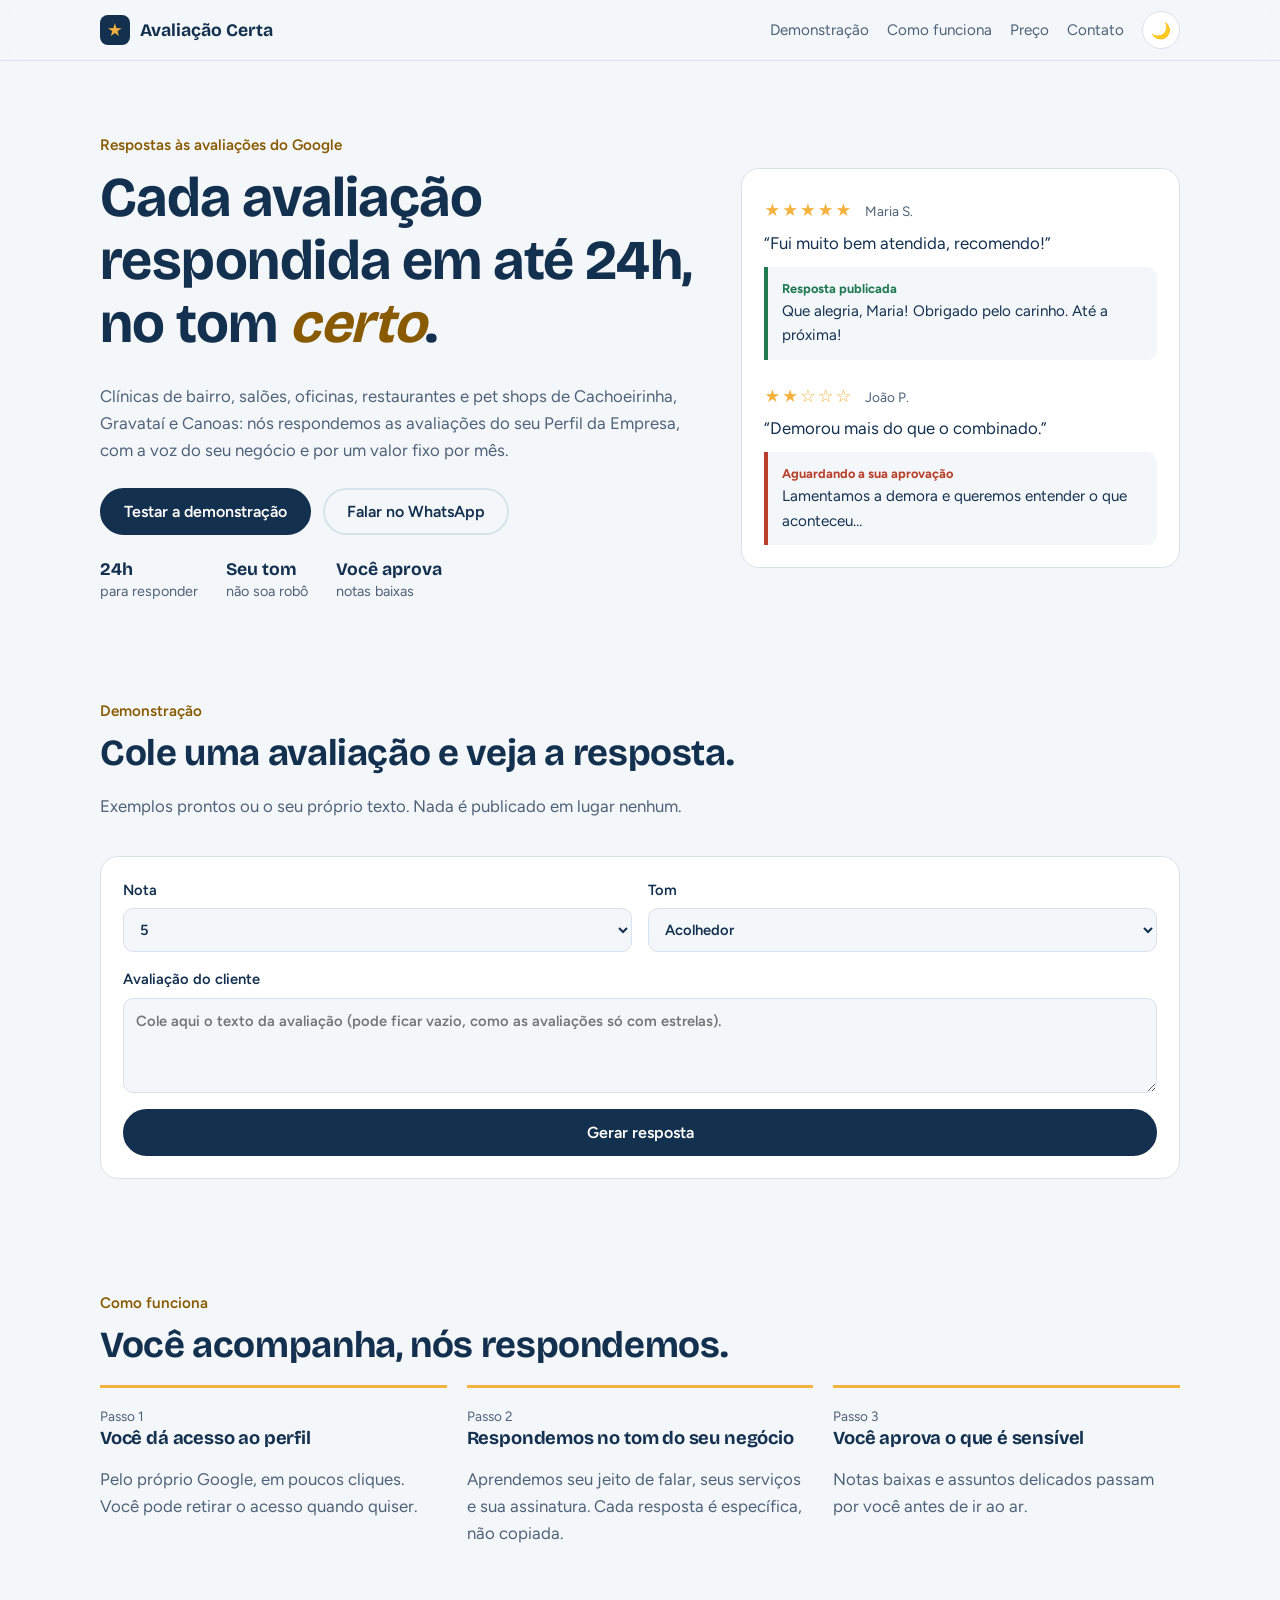
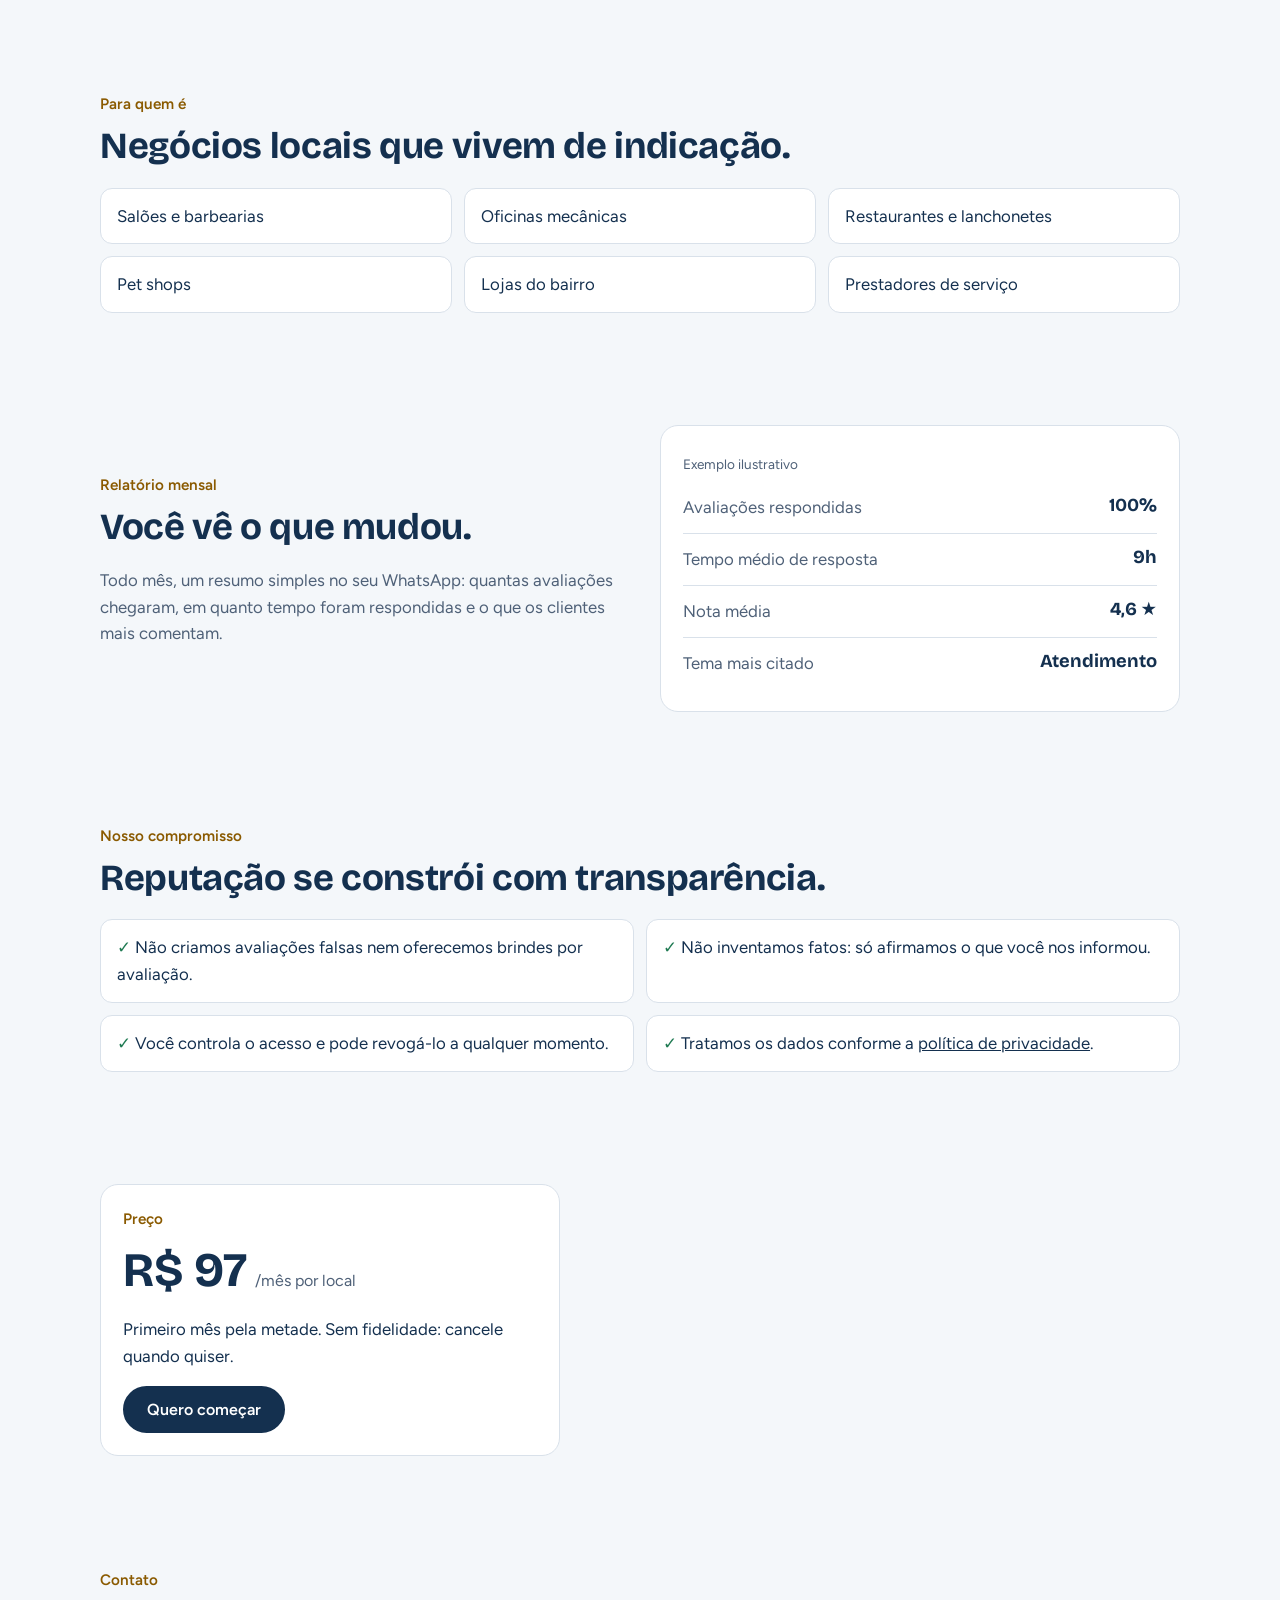
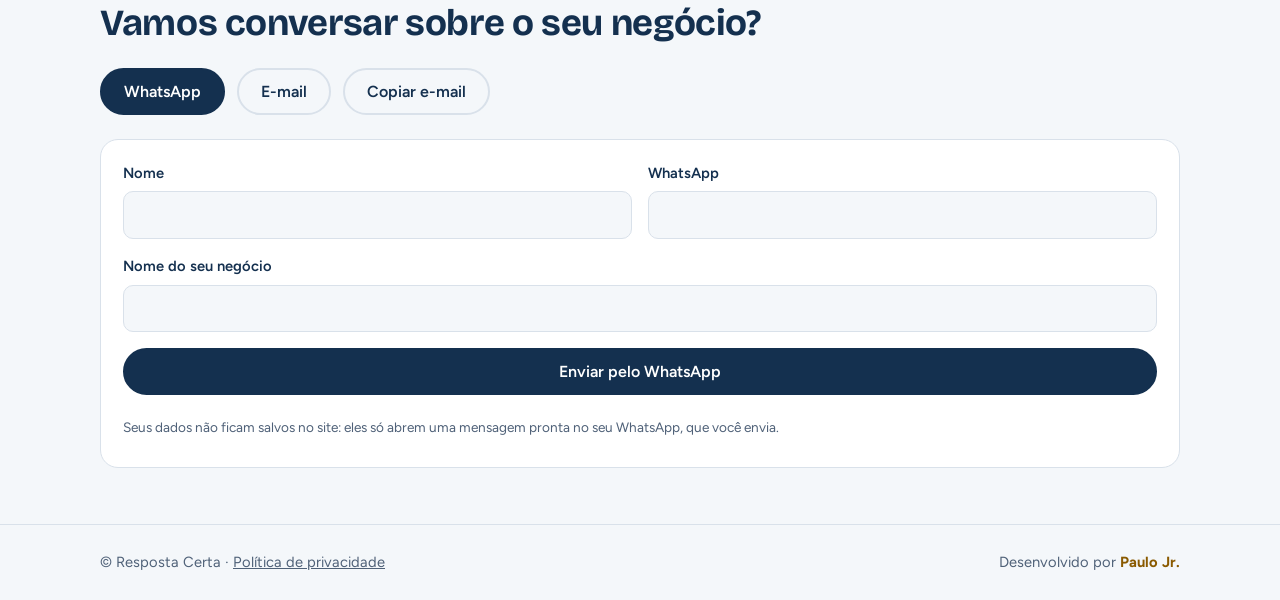
==== index.html @ 61d09019 "Commit de lançamento." ====
<!doctype html>
<html lang="pt-BR" data-theme="light">

<head>
  <meta charset="utf-8">
  <meta name="viewport" content="width=device-width, initial-scale=1, viewport-fit=cover">
  <title>Avaliação Certa · Respostas às avaliações do Google</title>
  <meta name="description"
    content="Respondemos as avaliações do seu negócio no Google em até 24h, no tom da sua marca, por um valor fixo por mês.">
  <meta name="theme-color" content="#F4F7FA">
  <meta property="og:type" content="website">
  <meta property="og:locale" content="pt_BR">
  <meta property="og:title" content="Avaliação Certa · Respostas às avaliações do Google">
  <meta property="og:description" content="Cada avaliação respondida em até 24h, no tom da sua marca.">
  <meta property="og:url" content="https://avaliacoes.paulojr.dev.br/">
  <meta property="og:image" content="https://avaliacoes.paulojr.dev.br/img/social-preview.png">
  <meta property="og:image:width" content="1200">
  <meta property="og:image:height" content="630">
  <meta name="twitter:card" content="summary_large_image">
  <link rel="icon"
    href="data:image/svg+xml,%3Csvg xmlns='http://www.w3.org/2000/svg' viewBox='0 0 32 32'%3E%3Crect width='32' height='32' rx='8' fill='%2314304F'/%3E%3Cpath d='M16 6l3 7 7 .6-5.3 4.6 1.6 7L16 21.600 9.700 25.200l1.600-7L6 13.600 13 13z' fill='%23F5B13D'/%3E%3C/svg%3E">
  <link rel="preconnect" href="https://fonts.googleapis.com">
  <link rel="preconnect" href="https://fonts.gstatic.com" crossorigin>
  <link rel="stylesheet"
    href="https://fonts.googleapis.com/css2?family=Bricolage+Grotesque:wght@500;700&family=Figtree:wght@400;600&display=swap">
  <link rel="stylesheet" href="css/style.css">
  <script src="js/tema.js"></script>
</head>

<body id="top">
  <header class="nav">
    <div class="wrap nav-in">
      <a class="brand" href="#top"><span class="logo">★</span><span data-nome>Avaliação Certa</span></a>
      <nav aria-label="Principal"><a href="#demo">Demonstração</a><a href="#como">Como funciona</a><a
          href="#preco">Preço</a><a href="#contato">Contato</a>
        <button class="icon" id="tema" type="button" aria-label="Alternar modo escuro">🌙</button>
      </nav>
    </div>
  </header>

  <main>
    <section class="wrap hero">
      <div>
        <p class="tag">Respostas às avaliações do Google</p>
        <h1>Cada avaliação respondida em até 24h, no tom <em>certo</em>.</h1>
        <p class="lead">Clínicas de bairro, salões, oficinas, restaurantes e pet shops de Cachoeirinha, Gravataí e
          Canoas: nós respondemos as avaliações do seu Perfil da Empresa, com a voz do seu negócio e por um valor fixo
          por mês.</p>
        <p class="cta"><a class="btn" href="#demo">Testar a demonstração</a><a class="btn ghost" data-wa
            href="#contato">Falar no WhatsApp</a></p>
        <ul class="facts">
          <li><b>24h</b>para responder</li>
          <li><b>Seu tom</b>não soa robô</li>
          <li><b>Você aprova</b>notas baixas</li>
        </ul>
      </div>
      <div class="card mock" aria-label="Exemplo de avaliações e respostas">
        <p class="stars">★★★★★ <span>Maria S.</span></p>
        <p>“Fui muito bem atendida, recomendo!”</p>
        <p class="reply"><b>Resposta publicada</b>Que alegria, Maria! Obrigado pelo carinho. Até a próxima!</p>
        <p class="stars">★★☆☆☆ <span>João P.</span></p>
        <p>“Demorou mais do que o combinado.”</p>
        <p class="reply hold"><b>Aguardando a sua aprovação</b>Lamentamos a demora e queremos entender o que aconteceu…
        </p>
      </div>
    </section>

    <section class="wrap sec" id="demo">
      <p class="tag">Demonstração</p>
      <h2>Cole uma avaliação e veja a resposta.</h2>
      <p class="sub">Exemplos prontos ou o seu próprio texto. Nada é publicado em lugar nenhum.</p>
      <div class="chips" id="exemplos" aria-label="Exemplos"></div>
      <form class="card demo" id="demo-form">
        <label>Nota<select id="nota">
            <option>5</option>
            <option>4</option>
            <option>3</option>
            <option>2</option>
            <option>1</option>
          </select></label>
        <label>Tom<select id="tom">
            <option value="acolhedor">Acolhedor</option>
            <option value="profissional">Profissional</option>
            <option value="descontraido">Descontraído</option>
          </select></label>
        <label class="full">Avaliação do cliente<textarea id="texto" rows="3" maxlength="600"
            placeholder="Cole aqui o texto da avaliação (pode ficar vazio, como as avaliações só com estrelas)."></textarea></label>
        <button class="btn full" type="submit">Gerar resposta</button>
      </form>
      <div class="card out" id="saida" aria-live="polite" hidden></div>
    </section>

    <section class="wrap sec" id="como">
      <p class="tag">Como funciona</p>
      <h2>Você acompanha, nós respondemos.</h2>
      <ol class="steps">
        <li>
          <h3>Você dá acesso ao perfil</h3>
          <p>Pelo próprio Google, em poucos cliques. Você pode retirar o acesso quando quiser.</p>
        </li>
        <li>
          <h3>Respondemos no tom do seu negócio</h3>
          <p>Aprendemos seu jeito de falar, seus serviços e sua assinatura. Cada resposta é específica, não copiada.</p>
        </li>
        <li>
          <h3>Você aprova o que é sensível</h3>
          <p>Notas baixas e assuntos delicados passam por você antes de ir ao ar.</p>
        </li>
      </ol>
    </section>

    <section class="wrap sec">
      <p class="tag">Para quem é</p>
      <h2>Negócios locais que vivem de indicação.</h2>
      <ul class="grid6">
        <li>Salões e barbearias</li>
        <li>Oficinas mecânicas</li>
        <li>Restaurantes e lanchonetes</li>
        <li>Pet shops</li>
        <li>Lojas do bairro</li>
        <li>Prestadores de serviço</li>
      </ul>
    </section>

    <section class="wrap sec split">
      <div>
        <p class="tag">Relatório mensal</p>
        <h2>Você vê o que mudou.</h2>
        <p class="sub">Todo mês, um resumo simples no seu WhatsApp: quantas avaliações chegaram, em quanto tempo foram
          respondidas e o que os clientes mais comentam.</p>
      </div>
      <div class="card report" aria-label="Exemplo ilustrativo de relatório">
        <p class="mini">Exemplo ilustrativo</p>
        <dl>
          <div>
            <dt>Avaliações respondidas</dt>
            <dd>100%</dd>
          </div>
          <div>
            <dt>Tempo médio de resposta</dt>
            <dd>9h</dd>
          </div>
          <div>
            <dt>Nota média</dt>
            <dd>4,6 ★</dd>
          </div>
          <div>
            <dt>Tema mais citado</dt>
            <dd>Atendimento</dd>
          </div>
        </dl>
      </div>
    </section>

    <section class="wrap sec" id="compromisso">
      <p class="tag">Nosso compromisso</p>
      <h2>Reputação se constrói com transparência.</h2>
      <ul class="checks">
        <li>Não criamos avaliações falsas nem oferecemos brindes por avaliação.</li>
        <li>Não inventamos fatos: só afirmamos o que você nos informou.</li>
        <li>Você controla o acesso e pode revogá-lo a qualquer momento.</li>
        <li>Tratamos os dados conforme a <a href="privacidade.html">política de privacidade</a>.</li>
      </ul>
    </section>

    <section class="wrap sec" id="preco">
      <div class="card price">
        <p class="tag">Preço</p>
        <p class="big">R$ 97<small>/mês por local</small></p>
        <p>Primeiro mês pela metade. Sem fidelidade: cancele quando quiser.</p>
        <a class="btn" data-wa href="#contato">Quero começar</a>
      </div>
    </section>

    <section class="wrap sec" id="contato">
      <p class="tag">Contato</p>
      <h2>Vamos conversar sobre o seu negócio?</h2>
      <p class="cta"><a class="btn" data-wa href="#contato">WhatsApp</a><a class="btn ghost" data-email
          href="#contato">E-mail</a><button class="btn ghost" id="copiar" type="button">Copiar e-mail</button></p>
      <p class="mini" id="email-txt"></p>
      <form class="card demo" id="contato-form">
        <label>Nome<input id="c-nome" required></label>
        <label>WhatsApp<input id="c-zap" inputmode="tel" required></label>
        <label class="full">Nome do seu negócio<input id="c-neg"></label>
        <button class="btn full" type="submit">Enviar pelo WhatsApp</button>
        <p class="mini full">Seus dados não ficam salvos no site: eles só abrem uma mensagem pronta no seu WhatsApp, que
          você envia.</p>
      </form>
    </section>
  </main>

  <footer class="foot">
    <div class="wrap foot-in">
      <p>© <span data-nome>Resposta Certa</span> · <a href="privacidade.html">Política de privacidade</a></p>
      <p>Desenvolvido por <a class="dev" href="https://paulojr.dev.br" rel="noopener"><strong>Paulo
            Jr.</strong></a></p>
    </div>
  </footer>
  <script src="script.js"></script>
</body>

</html>
---- css/style.css ----
:root{--bg:#F4F7FA;--surface:#fff;--ink:#14304F;--muted:#4F6178;--line:#D9E1EA;--accent:#F5B13D;--accent-ink:#8A5A00;--btn:#14304F;--btn-ink:#fff;--ok:#1F7A52;--warn:#B8402B;--head:"Bricolage Grotesque",system-ui,sans-serif;--body:Figtree,system-ui,sans-serif}
:root[data-theme=dark]{--bg:#0D1A2B;--surface:#13253B;--ink:#E8EEF5;--muted:#9FB0C4;--line:#24394F;--accent-ink:#F5B13D;--btn:#F5B13D;--btn-ink:#0D1A2B;--ok:#4FC28D;--warn:#F08A76}
*{box-sizing:border-box}html{scroll-behavior:smooth;scroll-padding-top:72px}
@media(prefers-reduced-motion:reduce){html{scroll-behavior:auto}}
body{margin:0;background:var(--bg);color:var(--ink);font:400 1.05rem/1.6 var(--body);padding-bottom:env(safe-area-inset-bottom,0)}
.wrap{width:min(1080px,100% - 40px);margin-inline:auto}
h1,h2,h3{font-family:var(--head);line-height:1.12;margin:0 0 .5em;letter-spacing:-.01em}
h1{font-size:clamp(2.1rem,5.4vw,3.5rem);max-width:15em}h2{font-size:clamp(1.6rem,3.4vw,2.3rem)}h3{font-size:1.15rem}
em{font-style:italic;color:var(--accent-ink)}a{color:inherit}
:focus-visible{outline:3px solid var(--accent);outline-offset:2px}
.nav{position:sticky;top:0;z-index:5;background:color-mix(in srgb,var(--bg) 88%,transparent);backdrop-filter:blur(10px);border-bottom:1px solid var(--line);padding-top:env(safe-area-inset-top,0)}
.nav-in{display:flex;justify-content:space-between;align-items:center;gap:16px;min-height:60px}
.nav nav{display:flex;align-items:center;gap:18px;font-size:.95rem}.nav nav a{text-decoration:none;color:var(--muted)}.nav nav a:hover{color:var(--ink)}
.brand{display:flex;align-items:center;gap:10px;font:700 1.1rem var(--head);text-decoration:none}
.logo{display:grid;place-items:center;width:30px;height:30px;border-radius:8px;background:#14304F;color:var(--accent)}
.icon{border:1px solid var(--line);background:var(--surface);border-radius:50%;width:38px;height:38px;cursor:pointer;font-size:1rem}
.hero{display:grid;grid-template-columns:1.15fr .85fr;gap:48px;align-items:center;padding:72px 0 40px}
.tag{margin:0 0 10px;font-weight:600;color:var(--accent-ink);font-size:.95rem}
.lead,.sub{color:var(--muted);max-width:38em}
.cta{display:flex;flex-wrap:wrap;gap:12px;margin:24px 0}
.btn{display:inline-block;border:2px solid var(--btn);background:var(--btn);color:var(--btn-ink);padding:12px 22px;border-radius:999px;font:600 1rem var(--body);text-decoration:none;cursor:pointer}
.btn.ghost{background:transparent;color:var(--ink);border-color:var(--line)}.btn.ghost:hover{border-color:var(--ink)}
.facts{display:flex;flex-wrap:wrap;gap:28px;list-style:none;padding:0;margin:0;color:var(--muted);font-size:.9rem}.facts b{display:block;color:var(--ink);font:700 1.1rem var(--head)}
.card{background:var(--surface);border:1px solid var(--line);border-radius:18px;padding:22px}
.mock p{margin:.3em 0}.stars{color:var(--accent);font-size:1.1rem;letter-spacing:2px}.stars span{color:var(--muted);font:.85rem var(--body);letter-spacing:0;margin-left:6px}
.reply{margin:10px 0 22px!important;padding:12px 14px;border-left:4px solid var(--ok);background:var(--bg);border-radius:0 10px 10px 0;font-size:.95rem}.reply b{display:block;font-size:.8rem;color:var(--ok)}
.reply.hold{border-color:var(--warn)}.reply.hold b{color:var(--warn)}.mock>:last-child{margin-bottom:0!important}
.sec{padding:56px 0}.split{display:grid;grid-template-columns:1fr 1fr;gap:40px;align-items:center}
.chips{display:flex;flex-wrap:wrap;gap:10px;margin:18px 0}.chips button{border:1px solid var(--line);background:var(--surface);color:var(--ink);padding:8px 14px;border-radius:999px;cursor:pointer;font:inherit;font-size:.92rem}.chips button:hover{border-color:var(--accent)}
.demo{display:grid;grid-template-columns:1fr 1fr;gap:16px}.full{grid-column:1/-1}
label{display:grid;gap:6px;font-weight:600;font-size:.92rem}
select,textarea,input{font:inherit;padding:11px 12px;border:1px solid var(--line);border-radius:10px;background:var(--bg);color:var(--ink);width:100%}
.out{margin-top:16px}.badge{display:inline-block;padding:4px 12px;border-radius:999px;font-weight:600;font-size:.85rem;background:var(--bg);border:1px solid var(--ok);color:var(--ok)}.badge.hold{border-color:var(--warn);color:var(--warn)}
.out blockquote{margin:14px 0 6px;font-size:1.08rem}.mini{font-size:.85rem;color:var(--muted);margin:6px 0}
.steps{list-style:none;padding:0;display:grid;grid-template-columns:repeat(3,1fr);gap:20px;counter-reset:s}
.steps li{counter-increment:s;border-top:3px solid var(--accent);padding-top:14px}.steps li::before{content:"Passo " counter(s);font-size:.85rem;color:var(--muted)}.steps p{color:var(--muted)}
.grid6,.checks{list-style:none;padding:0;margin:20px 0 0;display:grid;gap:12px}.grid6{grid-template-columns:repeat(3,1fr)}
.grid6 li,.checks li{background:var(--surface);border:1px solid var(--line);border-radius:12px;padding:14px 16px}.checks{grid-template-columns:1fr 1fr}.checks li::before{content:"✓ ";color:var(--ok);font-weight:700}
dl{margin:0}dl div{display:flex;justify-content:space-between;gap:12px;padding:12px 0;border-bottom:1px solid var(--line)}dl div:last-child{border:0}dt{color:var(--muted)}dd{margin:0;font:700 1.15rem var(--head)}
.price{max-width:460px}.big{font:700 3rem var(--head);margin:4px 0}.big small{font:400 1rem var(--body);color:var(--muted);margin-left:8px}
.foot{border-top:1px solid var(--line);padding:26px 0 calc(26px + env(safe-area-inset-bottom,0));color:var(--muted);font-size:.92rem}.foot-in{display:flex;flex-wrap:wrap;justify-content:space-between;gap:10px}.foot p{margin:0}
.dev{text-decoration:none;color:var(--accent-ink)}.dev strong{font-weight:700}
.doc{max-width:720px;padding:48px 0}.doc h2{margin-top:1.6em;font-size:1.35rem}.doc li{margin:.3em 0}.center{text-align:center;padding:120px 0}
@media(max-width:820px){.hero,.split,.steps,.checks,.grid6{grid-template-columns:1fr}.hero{padding-top:40px}.nav nav a{display:none}.demo{grid-template-columns:1fr}}
:root[data-theme=dark]{color-scheme:dark}
.tema-fixo{position:fixed;top:calc(12px + env(safe-area-inset-top,0px));right:16px}
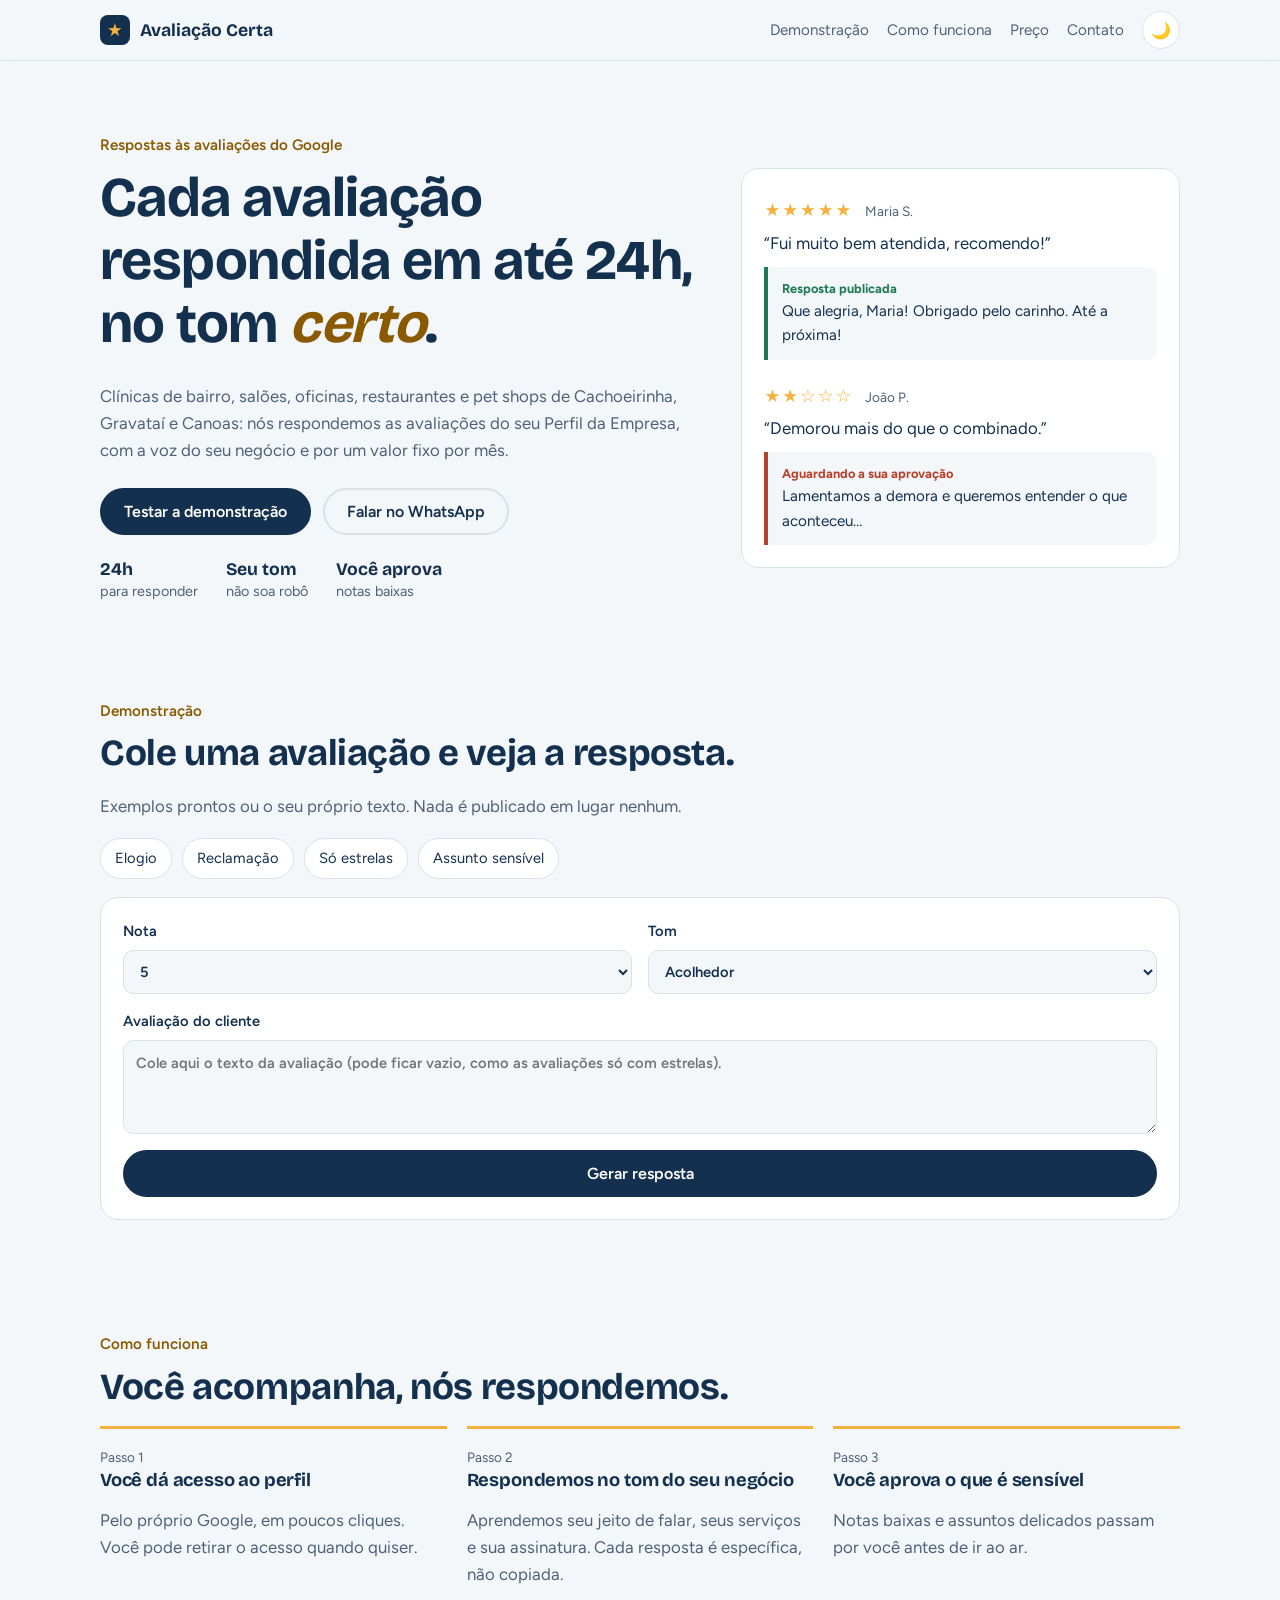
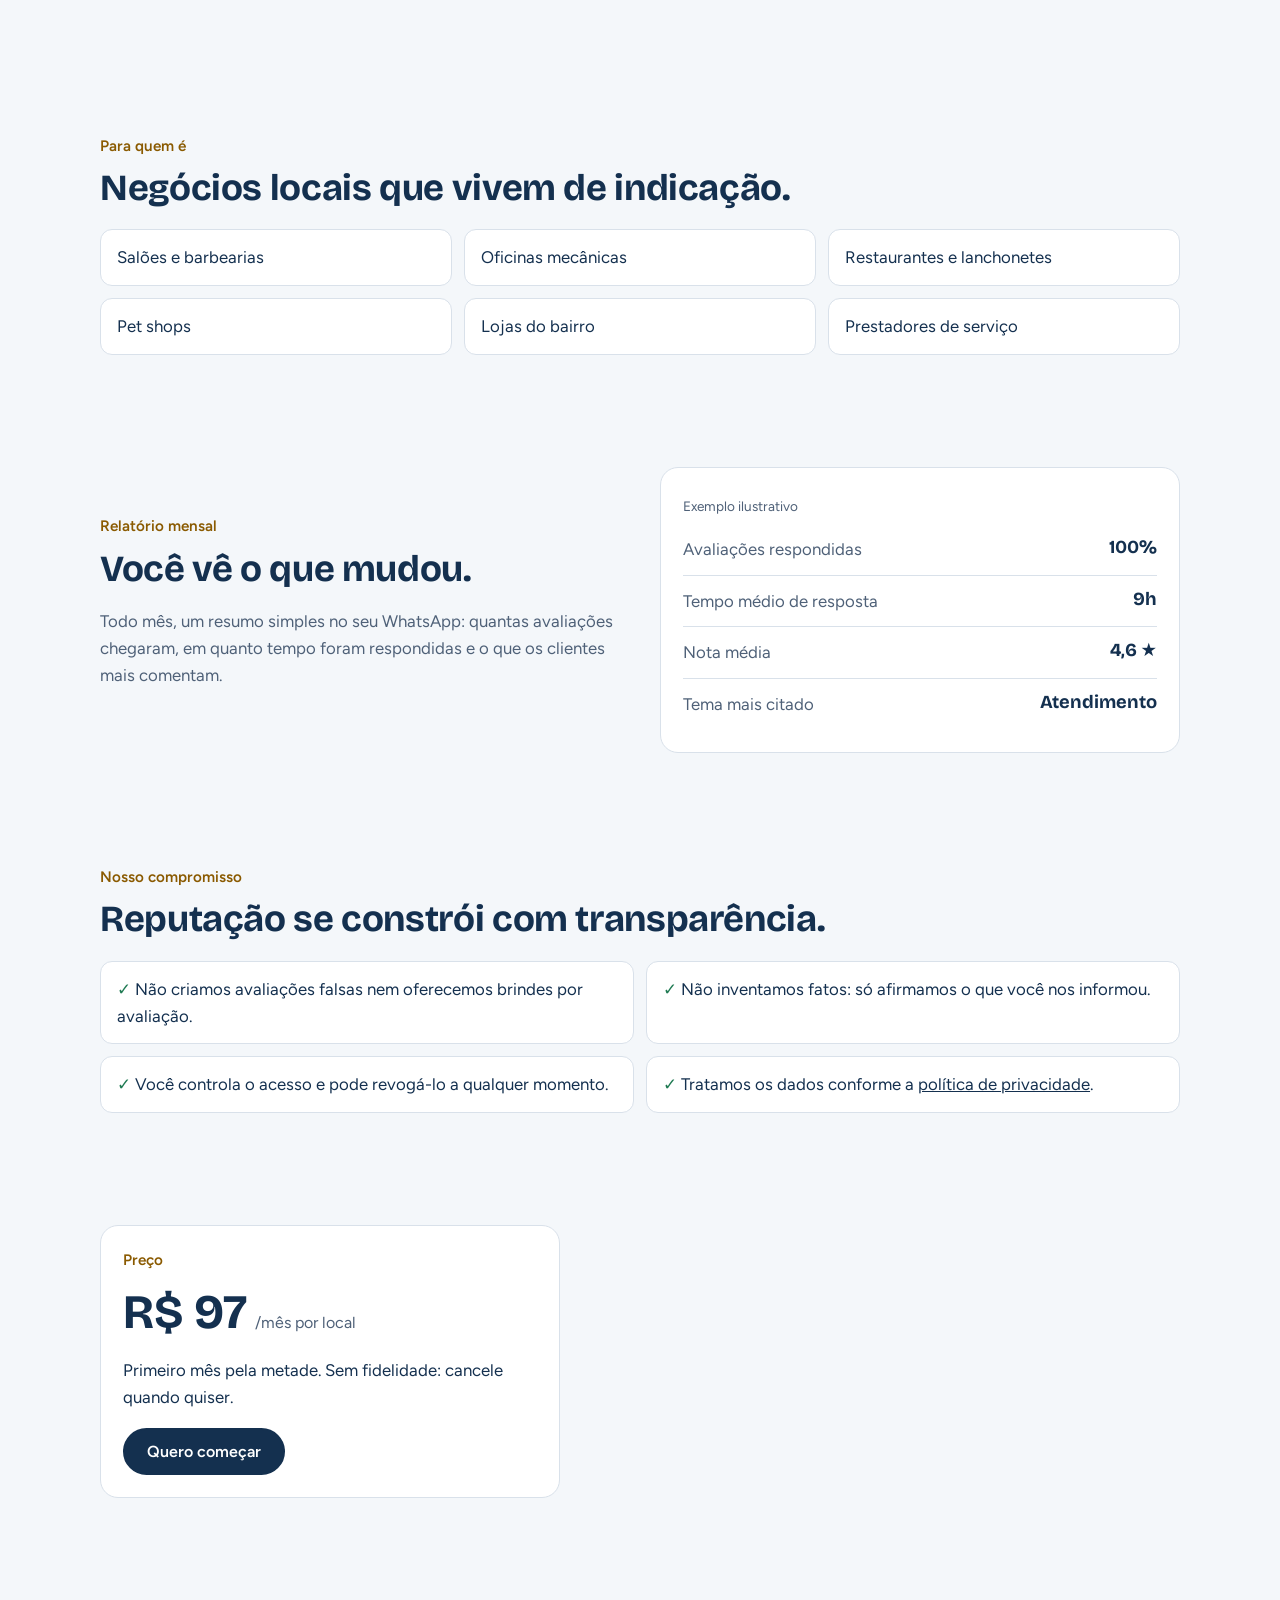
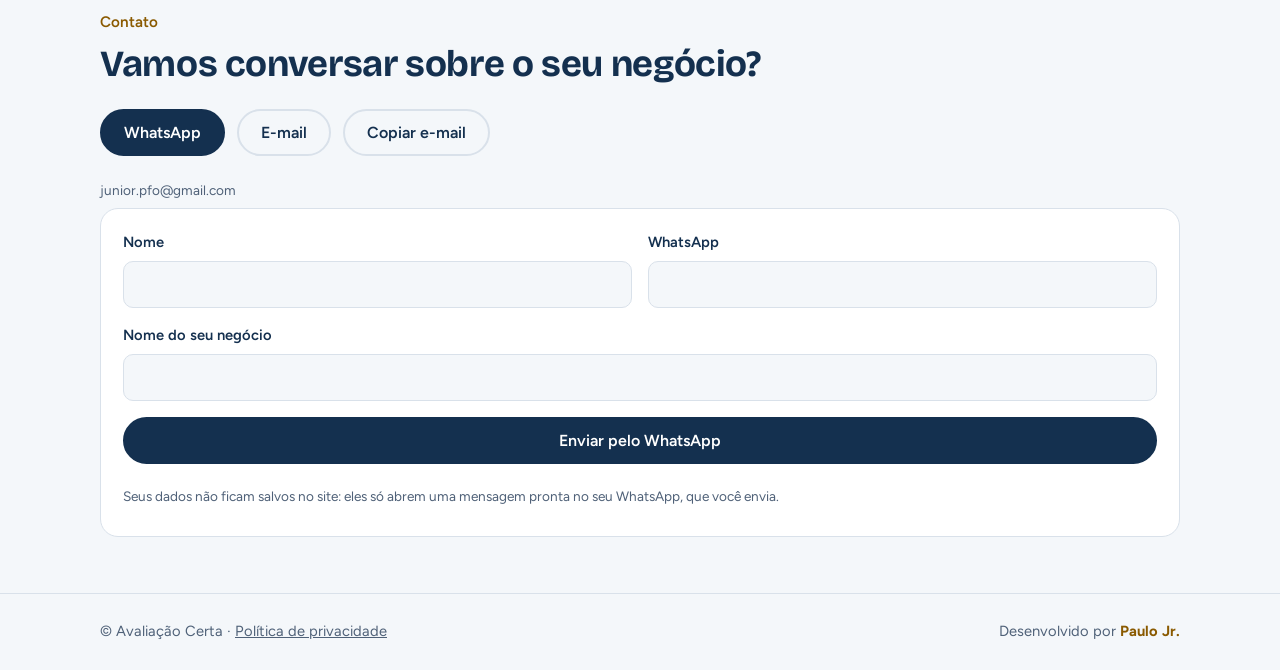
==== commit eb7a2205: "correção da origem do script" ====
--- a/index.html
+++ b/index.html
@@ -196,7 +196,7 @@
             Jr.</strong></a></p>
     </div>
   </footer>
-  <script src="script.js"></script>
+  <script src="js/script.js"></script>
 </body>
 
 </html>
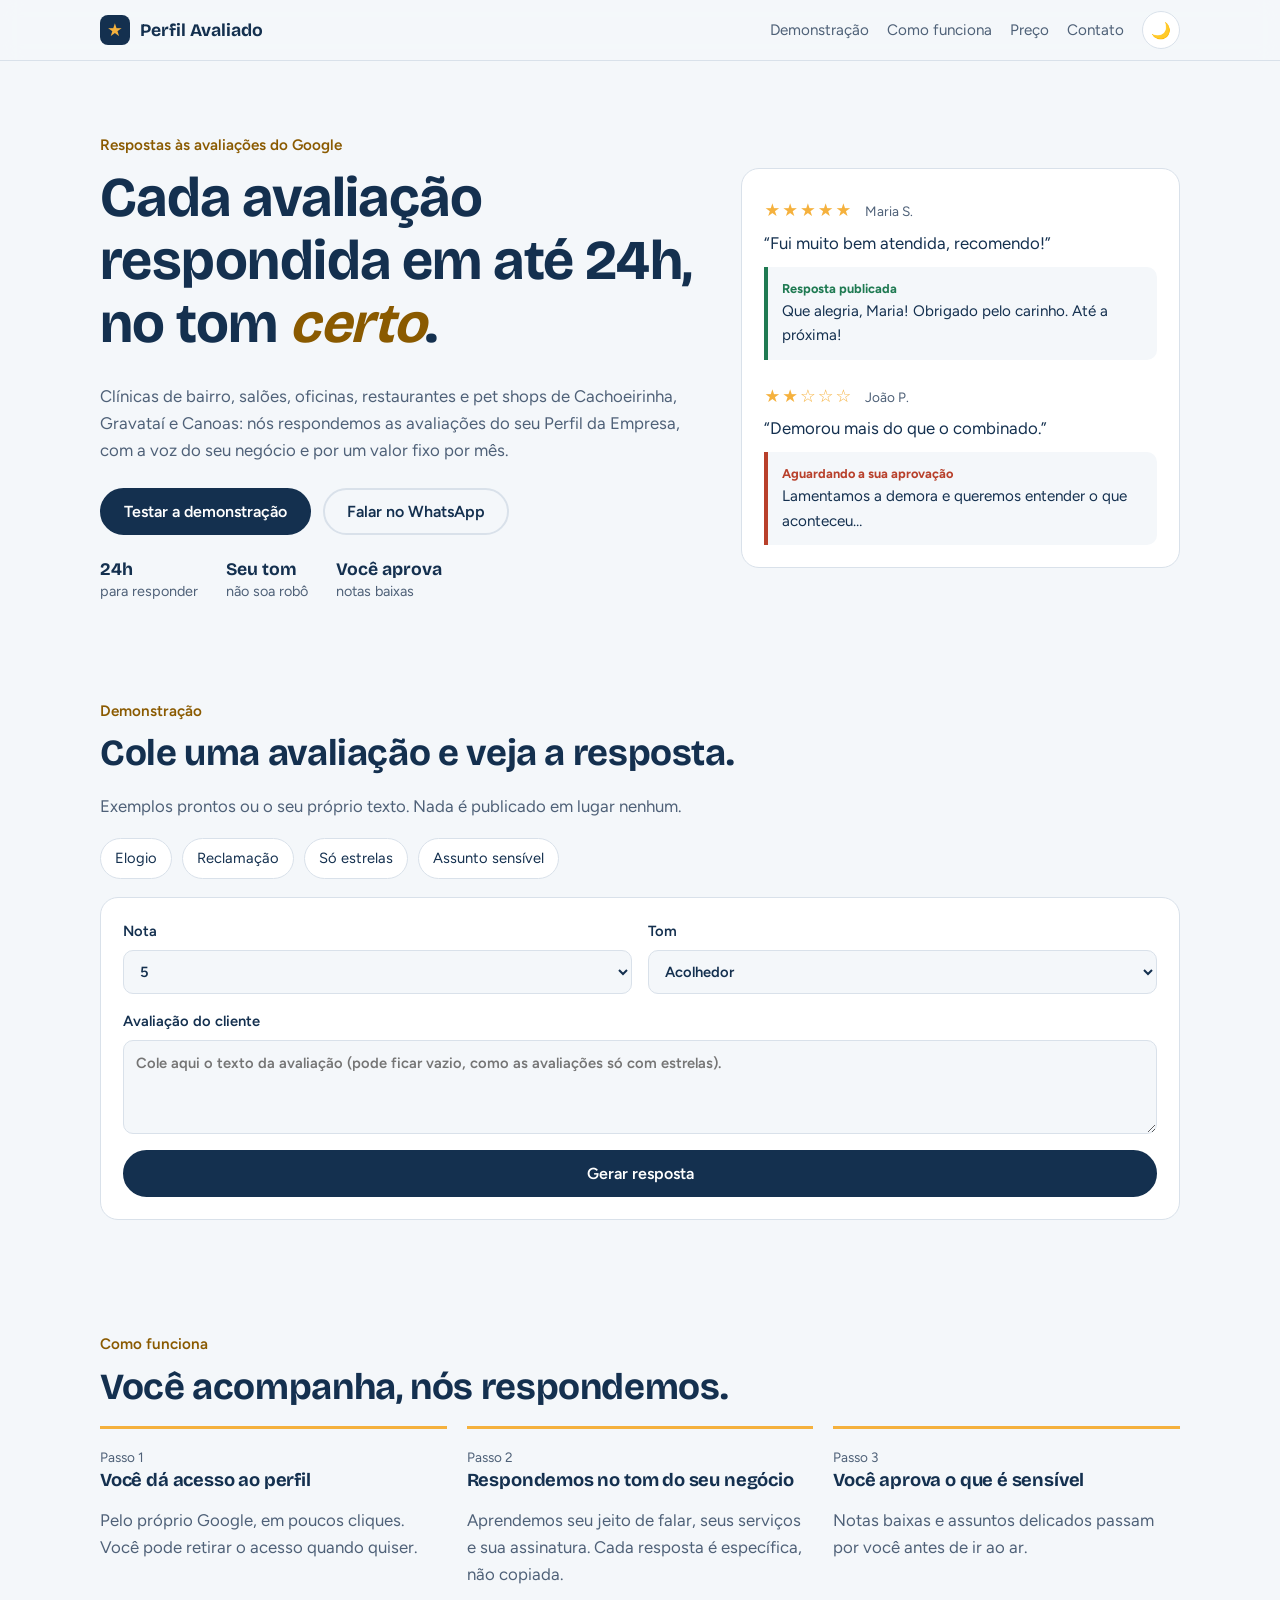
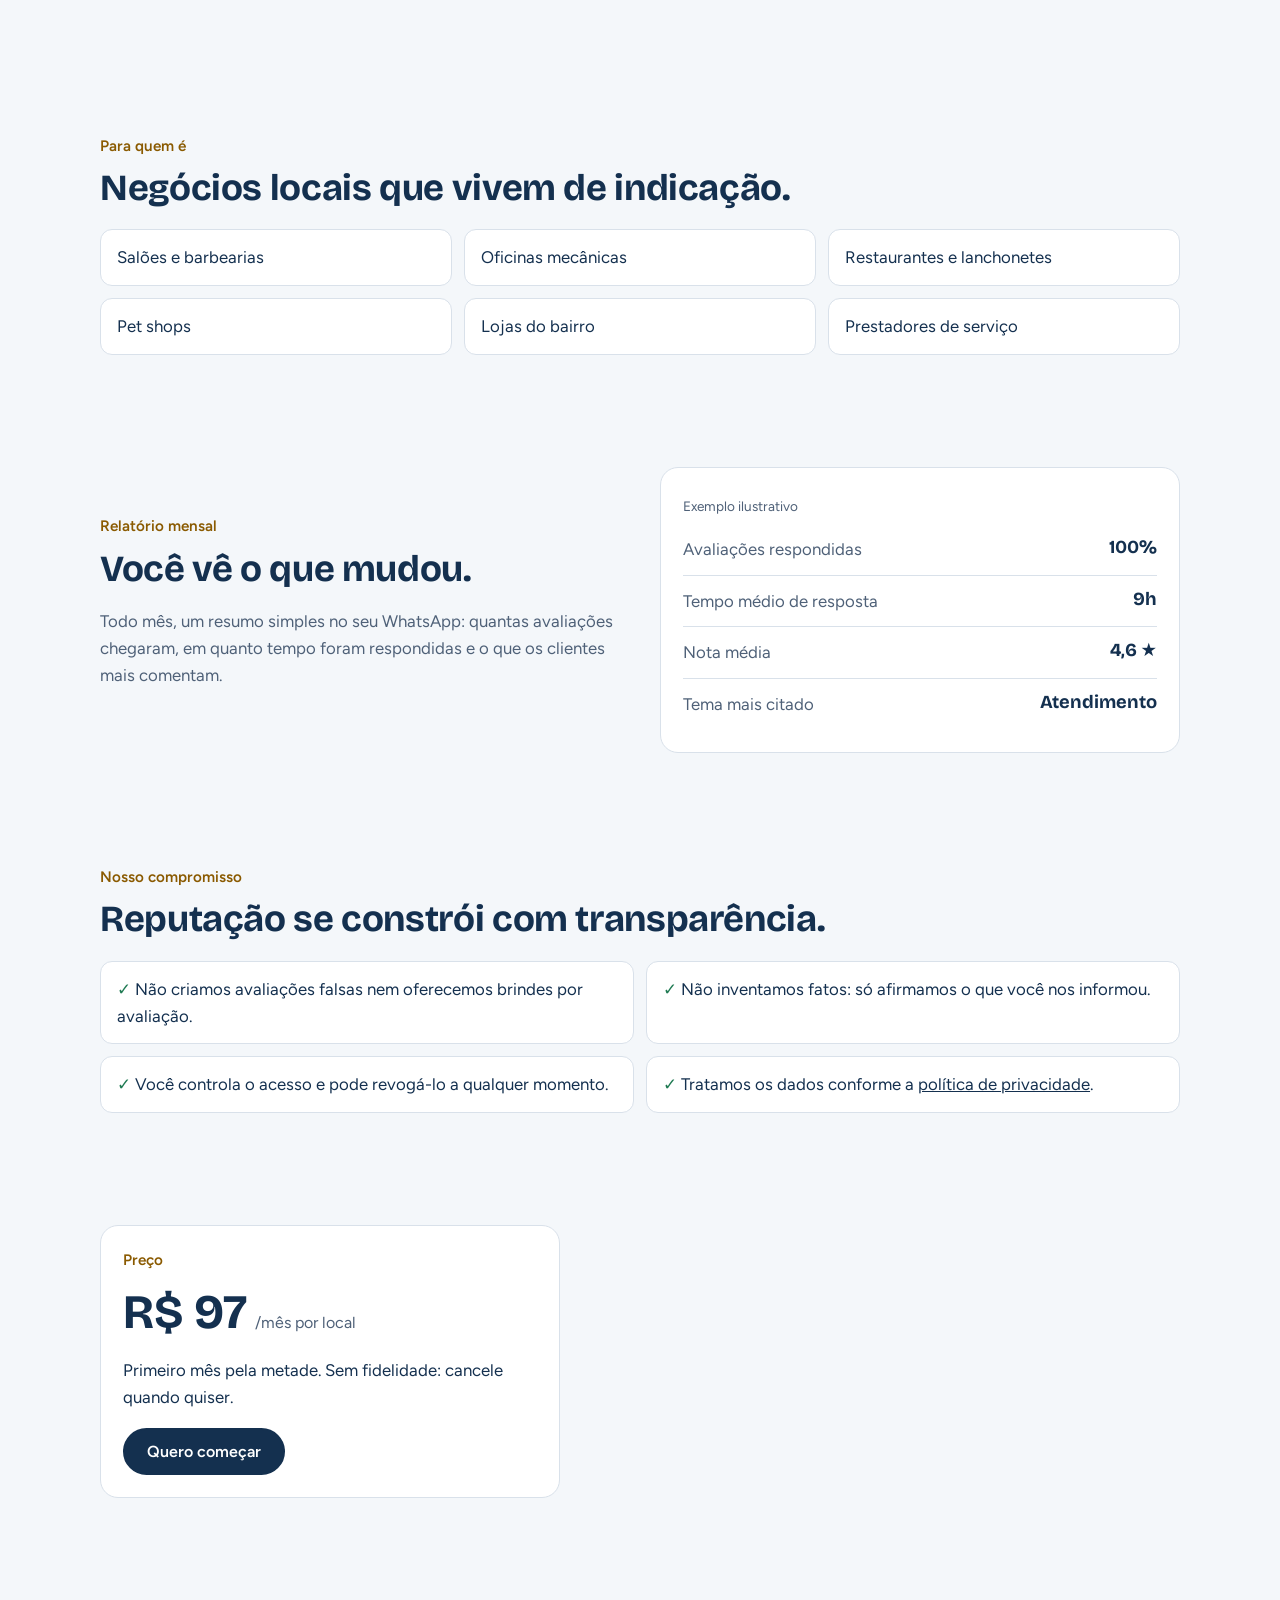
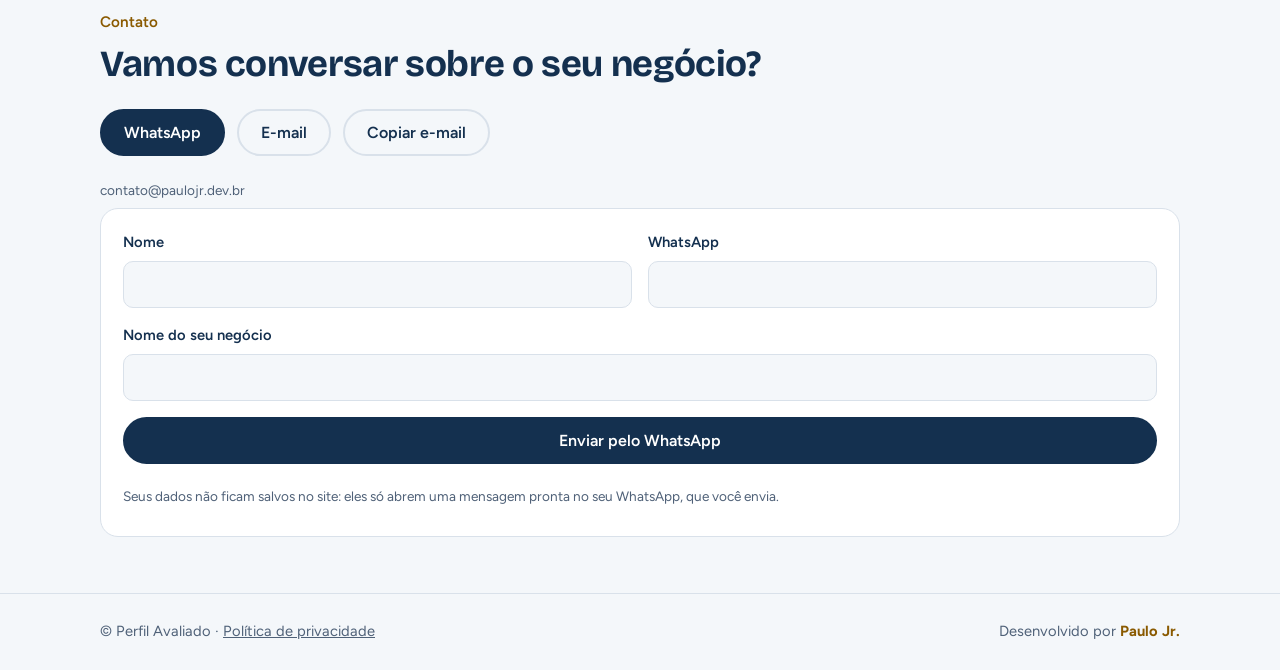
==== commit d3cd372b: "Atualização de nome." ====
--- a/index.html
+++ b/index.html
@@ -4,13 +4,13 @@
 <head>
   <meta charset="utf-8">
   <meta name="viewport" content="width=device-width, initial-scale=1, viewport-fit=cover">
-  <title>Avaliação Certa · Respostas às avaliações do Google</title>
+  <title>Perfil Avaliado · Respostas às avaliações do Google</title>
   <meta name="description"
     content="Respondemos as avaliações do seu negócio no Google em até 24h, no tom da sua marca, por um valor fixo por mês.">
   <meta name="theme-color" content="#F4F7FA">
   <meta property="og:type" content="website">
   <meta property="og:locale" content="pt_BR">
-  <meta property="og:title" content="Avaliação Certa · Respostas às avaliações do Google">
+  <meta property="og:title" content="Perfil Avaliado · Respostas às avaliações do Google">
   <meta property="og:description" content="Cada avaliação respondida em até 24h, no tom da sua marca.">
   <meta property="og:url" content="https://avaliacoes.paulojr.dev.br/">
   <meta property="og:image" content="https://avaliacoes.paulojr.dev.br/img/social-preview.png">
@@ -30,7 +30,7 @@
 <body id="top">
   <header class="nav">
     <div class="wrap nav-in">
-      <a class="brand" href="#top"><span class="logo">★</span><span data-nome>Avaliação Certa</span></a>
+      <a class="brand" href="#top"><span class="logo">★</span><span data-nome>Perfil Avaliado</span></a>
       <nav aria-label="Principal"><a href="#demo">Demonstração</a><a href="#como">Como funciona</a><a
           href="#preco">Preço</a><a href="#contato">Contato</a>
         <button class="icon" id="tema" type="button" aria-label="Alternar modo escuro">🌙</button>
@@ -191,7 +191,7 @@
 
   <footer class="foot">
     <div class="wrap foot-in">
-      <p>© <span data-nome>Resposta Certa</span> · <a href="privacidade.html">Política de privacidade</a></p>
+      <p>© <span data-nome>Perfil Avaliado</span> · <a href="privacidade.html">Política de privacidade</a></p>
       <p>Desenvolvido por <a class="dev" href="https://paulojr.dev.br" rel="noopener"><strong>Paulo
             Jr.</strong></a></p>
     </div>
